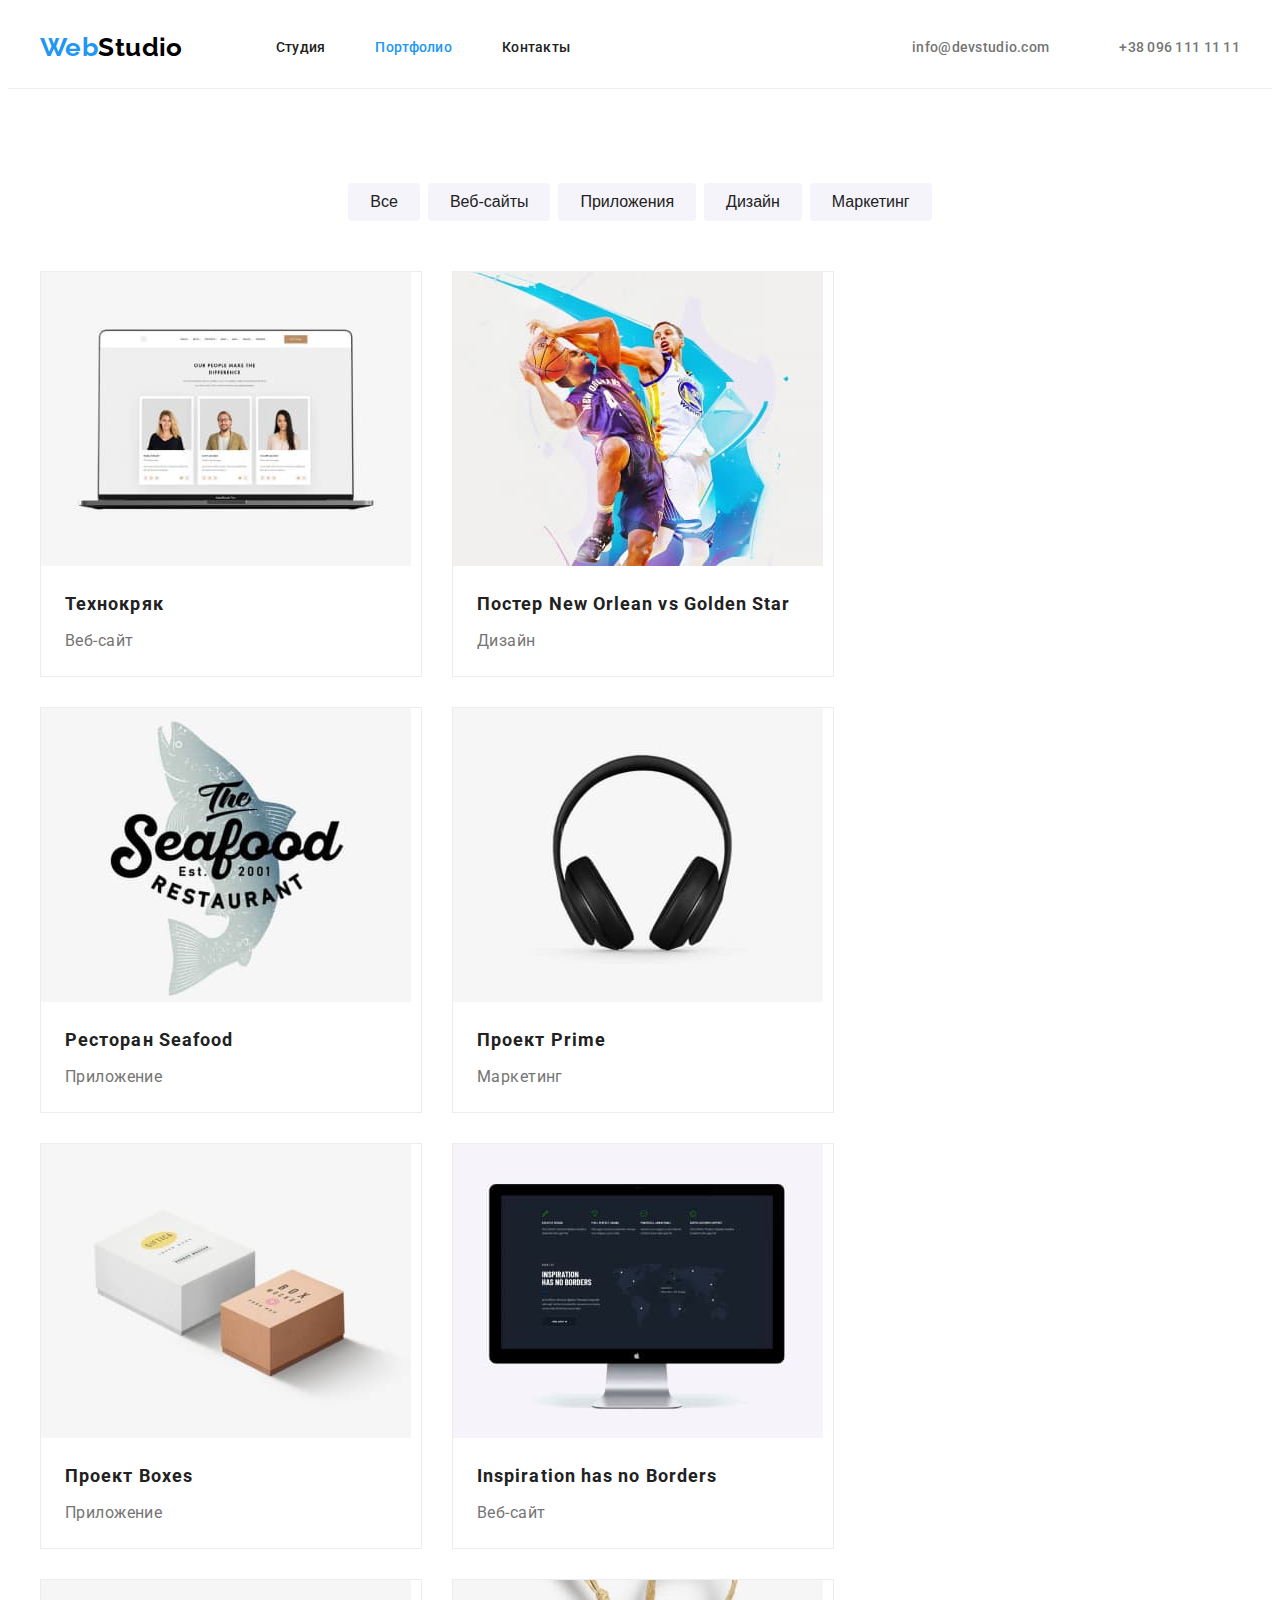
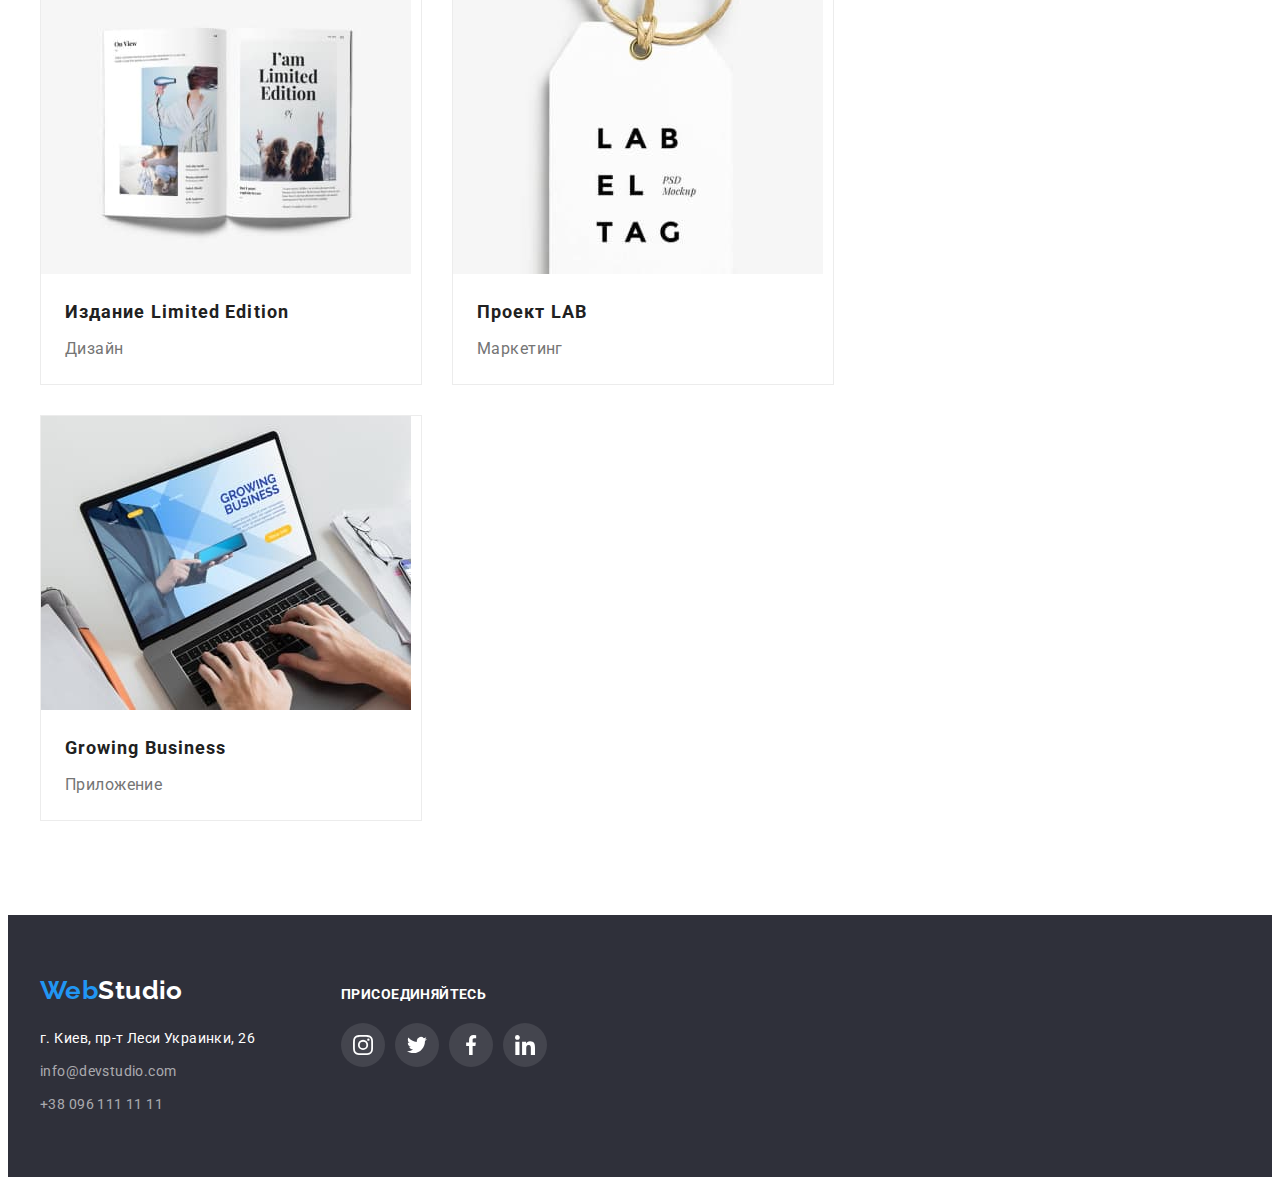
==== portfolio.html @ 35354834 "add HW-03 files" ====
<!DOCTYPE html>
<html lang="ru">
  <head>
    <!-- ~~~~~~~~~~~~ Favicon ~~~~~~~~~~~~ -->
    <link rel="icon" type="images/png" sizes="64x64" href="./icon.png" />
    <meta charset="UTF-8" />
    <meta http-equiv="X-UA-Compatible" content="IE=edge" />
    <meta name="viewport" content="width=device-width, initial-scale=1.0" />
    <title>WebStudio</title>
    <!-- ~~~~~~~~~~~~ Include fonts ~~~~~~ -->
    <link rel="preconnect" href="https://fonts.googleapis.com" />
    <link rel="preconnect" href="https://fonts.gstatic.com" crossorigin />
    <link
      href="https://fonts.googleapis.com/css2?family=Raleway:wght@700&family=Roboto:wght@400;500;700;900&display=swap"
      rel="stylesheet"
    />
    <!-- ~~~~~~~~~~~~ Normalize CSS ~~~~~~ -->
    <link
      rel="stylesheet"
      href="https://cdnjs.cloudflare.com/ajax/libs/modern-normalize/1.1.0/modern-normalize.min.css"
      integrity="sha512-wpPYUAdjBVSE4KJnH1VR1HeZfpl1ub8YT/NKx4PuQ5NmX2tKuGu6U/JRp5y+Y8XG2tV+wKQpNHVUX03MfMFn9Q=="
      crossorigin="anonymous"
      referrerpolicy="no-referrer"
    />
    <!-- ~~~~~~~~~~~~ My CSS ~~~~~~~~~~~~ -->
    <link rel="stylesheet" href="./css/styles.css" />
  </head>
  <body>
    <!-- ~~~~~~~~~~~~ HEADER ~~~~~~~~~~~~ -->
    <header class="header">
      <div class="container container-header">
        <a href="./index.html" class="header-link link">
          <span class="logo pr-color">Web</span
          ><span class="logo sec-color">Studio</span>
        </a>
        <nav class="nav">
          <ul class="nav-list list">
            <li class="nav-item">
              <a href="./index.html" class="nav-link link">Студия</a>
            </li>
            <li class="nav-item">
              <a href="./portfolio.html" class="nav-link link current"
                >Портфолио</a
              >
            </li>
            <li class="nav-item">
              <a href="" class="nav-link link">Контакты</a>
            </li>
          </ul>
          <ul class="contact-list list">
            <li class="contact-item">
              <a href="mailto:info@devstudio.com" class="contact-link link">
                <svg class="contact-icon" width="16" height="12">
                  <use href="./images/sprite-optimized.svg#icon-email"></use>
                </svg>
                info@devstudio.com
              </a>
            </li>

            <li class="contact-item">
              <a href="tel:+380961111111" class="contact-link link">
                <svg class="contact-icon" width="10" height="16">
                  <use href="./images/sprite-optimized.svg#icon-phone"></use>
                </svg>
                +38 096 111 11 11
              </a>
            </li>
          </ul>
        </nav>
      </div>
    </header>
    <!-- ~~~~~~~~~~~~ MAIN ~~~~~~~~~~~~~~ -->
    <main>
      <!-- ~~~~~~~~~~~ SECTION CARD ~~~~~ -->
      <section class="section-card section">
        <!-- ~~~~~~~~~ FILTER CARD ~~~~~~ -->
        <div class="container">
          <h1 class="visually-hidden">Портфолио нашей компании</h1>
          <ul class="filter-list list">
            <li class="filter-item">
              <button type="button" class="radio-button">Все</button>
            </li>
            <li class="filter-item">
              <button type="button" class="radio-button">Веб-сайты</button>
            </li>
            <li class="filter-item">
              <button type="button" class="radio-button">Приложения</button>
            </li>
            <li class="filter-item">
              <button type="button" class="radio-button">Дизайн</button>
            </li>
            <li class="filter-item">
              <button type="button" class="radio-button">Маркетинг</button>
            </li>
          </ul>
        </div>
        <!--~~~~~~~~~~ CARD LIST ~~~~~~~~ -->
        <div class="container">
          <ul class="card-list list">
            <li class="card-item">
              <a href="" class="card-link link">
                <div class="card-thumb">
                  <img
                    src="./images/portfolio-img1.jpg"
                    alt="Ноутбук"
                    width="370"
                    height="294"
                  />
                </div>
                <div class="card-content">
                  <h2 class="card-title">Технокряк</h2>
                  <p class="card-text">Веб-сайт</p>
                </div>
              </a>
            </li>

            <li class="card-item">
              <a href="" class="card-link link">
                <div class="card-thumb">
                  <img
                    src="./images/portfolio-img2.jpg"
                    alt="Постер"
                    width="370"
                    height="294"
                  />
                </div>
                <div class="card-content">
                  <h2 class="card-title">Постер New Orlean vs Golden Star</h2>
                  <p class="card-text">Дизайн</p>
                </div>
              </a>
            </li>

            <li class="card-item">
              <a href="" class="card-link link">
                <div class="card-thumb">
                  <img
                    src="./images/portfolio-img3.jpg"
                    alt="Логотип"
                    width="370"
                    height="294"
                  />
                </div>
                <div class="card-content">
                  <h2 class="card-title">Ресторан Seafood</h2>
                  <p class="card-text">Приложение</p>
                </div>
              </a>
            </li>

            <li class="card-item">
              <a href="" class="card-link link">
                <div class="card-thumb">
                  <img
                    src="./images/portfolio-img4.jpg"
                    alt="Наушники"
                    width="370"
                    height="294"
                  />
                </div>
                <div class="card-content">
                  <h2 class="card-title">Проект Prime</h2>
                  <p class="card-text">Маркетинг</p>
                </div>
              </a>
            </li>

            <li class="card-item">
              <a href="" class="card-link link">
                <div class="card-thumb">
                  <img
                    src="./images/portfolio-img5.jpg"
                    alt="Коробки"
                    width="370"
                    height="294"
                  />
                </div>
                <div class="card-content">
                  <h2 class="card-title">Проект Boxes</h2>
                  <p class="card-text">Приложение</p>
                </div>
              </a>
            </li>

            <li class="card-item">
              <a href="" class="card-link link">
                <div class="card-thumb">
                  <img
                    src="./images/portfolio-img6.jpg"
                    alt="Монитор"
                    width="370"
                    height="294"
                  />
                </div>
                <div class="card-content">
                  <h2 class="card-title">Inspiration has no Borders</h2>
                  <p class="card-text">Веб-сайт</p>
                </div>
              </a>
            </li>

            <li class="card-item">
              <a href="" class="card-link link">
                <div class="card-thumb">
                  <img
                    src="./images/portfolio-img7.jpg"
                    alt="Журнал"
                    width="370"
                    height="294"
                  />
                </div>
                <div class="card-content">
                  <h2 class="card-title">Издание Limited Edition</h2>
                  <p class="card-text">Дизайн</p>
                </div>
              </a>
            </li>

            <li class="card-item">
              <a href="" class="card-link link">
                <div class="card-thumb">
                  <img
                    src="./images/portfolio-img8.jpg"
                    alt="Бэйдж"
                    width="370"
                    height="294"
                  />
                </div>
                <div class="card-content">
                  <h2 class="card-title">Проект LAB</h2>
                  <p class="card-text">Маркетинг</p>
                </div>
              </a>
            </li>

            <li class="card-item">
              <a href="" class="card-link link">
                <div class="card-thumb">
                  <img
                    src="./images/portfolio-img9.jpg"
                    alt="Ноутбук"
                    width="370"
                    height="294"
                  />
                </div>
                <div class="card-content">
                  <h2 class="card-title">Growing Business</h2>
                  <p class="card-text">Приложение</p>
                </div>
              </a>
            </li>
          </ul>
        </div>
      </section>
    </main>
    <!-- ~~~~~~~~~~~~~ FOOTER ~~~~~~~~~~~ -->
    <footer class="footer">
      <div class="container container-footer">
        <div class="footer-address">
          <a href="./index.html" class="footer-link link">
            <span class="logo pr-color">Web</span
            ><span class="logo sec-color-footer">Studio</span>
          </a>
          <address class="address">
            <a
              href="https://goo.gl/maps/C1mBxbA49cGfkKHG9"
              target="_blank"
              rel="noopener, noreferrer, nofollow"
              class="link-map link"
              >г. Киев, пр-т Леси Украинки, 26</a
            >
            <ul class="footer-list list">
              <li class="footer-item">
                <a
                  href="mailto:info@devstudio.com"
                  class="nav-address-footer link"
                  >info@devstudio.com</a
                >
              </li>
              <li class="footer-item">
                <a href="tel:+380961111111" class="nav-address-footer link"
                  >+38 096 111 11 11</a
                >
              </li>
            </ul>
          </address>
        </div>
        <div class="footer-social">
          <h2 class="footer-header">Присоединяйтесь</h2>
          <ul class="footer-social-list list">
            <li class="footer-social-item">
              <a
                href="https://www.instagram.com/"
                target="_blank"
                rel="noopener, noreferrer, nofollow"
                class="footer-social-link"
              >
                <svg class="footer-social-icon" width="20" height="20">
                  <use href="./images/sprite.svg#icon-instagram"></use>
                </svg>
              </a>
            </li>
            <li class="footer-social-item">
              <a
                href="https://twitter.com/"
                target="_blank"
                rel="noopener, noreferrer, nofollow"
                class="footer-social-link"
              >
                <svg class="footer-social-icon" width="20" height="20">
                  <use href="./images/sprite.svg#icon-twitter"></use>
                </svg>
              </a>
            </li>
            <li class="footer-social-item">
              <a
                href="https://facebook.com/"
                target="_blank"
                rel="noopener, noreferrer, nofollow"
                class="footer-social-link"
              >
                <svg class="footer-social-icon" width="20" height="20">
                  <use href="./images/sprite.svg#icon-facebook"></use>
                </svg>
              </a>
            </li>
            <li class="footer-social-item">
              <a
                href="https://www.linkedin.com/"
                target="_blank"
                rel="noopener, noreferrer, nofollow"
                class="footer-social-link"
              >
                <svg class="footer-social-icon" width="20" height="20">
                  <use href="./images/sprite.svg#icon-linkedin"></use>
                </svg>
              </a>
            </li>
          </ul>
        </div>
      </div>
    </footer>
  </body>
</html>
---- css/styles.css ----
:root {
  --primary-logo-color: #2196f3;
  --secondary-logo-color: #000000;
  --white-lofo-color: #ffffff;

  --primary-font-color: #212121;
  --secondary-font-color: #757575;
  --hover-font-color: #2196f3;
  --white-font-color: #ffffff;
  --grey-font-color: rgba(255, 255, 255, 0.6);

  --secondary-bg-color: #2f303a;

  --btn-bg-color: #2196f3;
  --rbtn-bg-color: #f5f4fa;

  --border-color: #ececec;
  --icon-color: #afb1b8;
  --icon-color-footer: #ffffff;
}

/*----------------- GLOBAL STYLES -----------------*/

body {
  color: var(--primary-font-color);

  font-family: "Roboto", sans-serif;
  font-style: normal;
  font-weight: 400;
  font-size: 14px;
  line-height: 1.71;
  letter-spacing: 0.03em;
}
.visually-hidden {
  position: absolute;
  white-space: nowrap;
  width: 1px;
  height: 1px;
  overflow: hidden;
  border: 0;
  padding: 0;
  clip: rect(0 0 0 0);
  clip-path: inset(50%);
  margin: -1px;
}
p,
h1,
h2,
h3,
h4,
h5,
h6 {
  margin: 0;
}
.list {
  list-style: none;
  margin: 0;
  padding: 0;
}
.link {
  text-decoration: none;
  color: inherit;
}
.link.current {
  color: var(--hover-font-color);
}
.button {
  display: inline-block;
  padding: 10px 32px;

  color: var(--white-font-color);
  background: var(--btn-bg-color);

  font-weight: 700;
  font-size: 16px;
  line-height: 1.88;

  letter-spacing: 0.06em;
  border: none;
  box-shadow: 0px 4px 4px rgba(0, 0, 0, 0.15);
  border-radius: 4px;

  cursor: pointer;
}
.container {
  width: 1200px;
  margin: 0 auto;
  padding: 0 15px;
}
.section {
  padding-top: 94px;
  padding-bottom: 94px;
}

/*----------------- HEADER -----------------*/

.header {
  border-bottom: 1px solid var(--border-color);
}
.container-header {
  display: flex;
  align-items: center;
}
.logo {
  font-family: "Raleway", sans-serif;
  font-weight: 700;
  font-size: 26px;
  line-height: 1.19;
}
.logo.pr-color {
  color: var(--primary-logo-color);
}
.logo.sec-color {
  color: var(--secondary-logo-color);
}
.logo.sec-color-footer {
  color: var(--white-lofo-color);
}
.nav {
  display: flex;
  align-items: center;
  justify-content: space-between;
  flex-grow: 1;
}
.nav-list {
  display: flex;
  margin-left: 93px;

  font-weight: 500;
  line-height: 1.14;
  letter-spacing: 0.02em;
}
.nav-list .link {
  display: block;
  padding-top: 32px;
  padding-bottom: 32px;
}
.nav-item:not(:last-child) {
  margin-right: 50px;
}
.nav-link:hover,
.nav-link:focus {
  color: var(--hover-font-color);
}
.contact-list {
  display: flex;
}
.contact-icon {
  fill: currentColor;
  margin-right: 10px;
}
.contact-link {
  display: flex;
  align-items: center;
  padding-top: 32px;
  padding-bottom: 32px;
}
.contact-item:not(:last-child) {
  margin-right: 50px;
}
.contact-link {
  color: var(--secondary-font-color);
  font-weight: 500;
  line-height: 1.14;
  letter-spacing: 0.02em;
}
.contact-link:hover,
.contact-link:focus {
  color: var(--hover-font-color);
}
/*------------- HERO SECTION -------------*/

.section-hero {
  max-width: 1600px;
  padding-top: 200px;
  padding-bottom: 200px;
  margin: 0 auto;
  background-color: var(--secondary-bg-colo);
  text-align: center;
  background-image: linear-gradient(
      to right,
      rgba(47, 48, 58, 0.4),
      rgba(47, 48, 58, 0.4)
    ),
    url("../images/hero.jpg");
}
.hero-title {
  margin: 0 auto;
  margin-bottom: 30px;
  width: 696px;

  color: var(--white-font-color);

  font-weight: 900;
  font-size: 44px;
  line-height: 1.36;
  letter-spacing: 0.06em;
  text-transform: uppercase;
}

/*------------- QUALITY SECTION -------------*/

.quality-list {
  display: flex;
}
.quality-item {
  width: calc((100% - 90px) / 4);
}
.quality-item:not(:last-child) {
  margin-right: 30px;
}

/* 
-----------------   USR ::before   -----------------

.section-quality-item::before {
  content: "";
  display: block;
  height: 120px;
  background-color: #f5f4fa;
  border-radius: 4px;
  margin-bottom: 30px;
  background-size: 70px 70px;
  background-repeat: no-repeat;
  background-position: center;
}
.section-quality-item.icon-antenna::before {
  background-image: url("../icon/antenna.svg");
}
.section-quality-item.icon-clock::before {
  background-image: url("../icon/clock.svg");
}
.section-quality-item.icon-diagram::before {
  background-image: url("../icon/diagram.svg");
}
.section-quality-item.icon-astronaut::before {
  background-image: url("../icon/astronaut.svg");
} */
.quality-item-thumb {
  display: flex;
  justify-content: center;
  align-items: center;
  height: 120px;
  margin-bottom: 30px;

  background-color: #f5f4fa;
  border-radius: 4px;
}
.quality-title {
  margin-bottom: 10px;

  font-weight: 700;
  font-size: 14px;
  line-height: 1.14;
  text-transform: uppercase;
}
.quality-text {
  color: var(--secondary-font-color);
}

/*------------- WORK SECTIOM -------------*/

.section-work {
  padding-top: 0;
}
.work-header {
  margin-bottom: 50px;

  font-weight: 700;
  font-size: 36px;
  line-height: 1.17;

  text-align: center;
}
.work-list {
  display: flex;
}
.work-item {
  width: calc((100% - 60px) / 3);
}
.work-item:not(:last-child) {
  margin-right: 30px;
}
.work-item > img {
  display: block;
}

/*------------- TEAM SECTION -------------*/

.section-team {
  background-color: #f5f4fa;
}
.team-header {
  margin-bottom: 50px;
  font-weight: 700;
  font-size: 36px;
  line-height: 1.17;

  text-align: center;
}
.team-list {
  display: flex;
  column-gap: 30px;
}
.team-item {
  flex-basis: calc(100% / 4 - 30px);
  box-shadow: 0px 1px 3px rgba(0, 0, 0, 0.12), 0px 1px 1px rgba(0, 0, 0, 0.14),
    0px 2px 1px rgba(0, 0, 0, 0.2);
  border-radius: 0px 0px 4px 4px;

  background-color: #fff;
}
.team-item > img {
  display: block;
}
.team-content {
  padding-top: 30px;
  padding-bottom: 30px;
  text-align: center;
}
.team-title {
  margin-bottom: 10px;

  font-weight: 500;
  font-size: 16px;
  line-height: 1.19;
}
.team-text {
  margin-bottom: 16px;
  color: var(--secondary-font-color);

  font-size: 16px;
  line-height: 1.19;
}
.team-social-list {
  display: flex;
  justify-content: center;
  column-gap: 10px;
}
.team-social-link {
  display: inline-flex;
  justify-content: center;
  align-items: center;
  width: 44px;
  height: 44px;
  fill: var(--icon-color);
  background-color: transparent;
  border-radius: 50%;
}
.team-social-link:hover,
.team-social-link:focus {
  fill: #fff;
  background-color: var(--hover-font-color);
}

/*------------- CLIENTS SECTION -------------*/

.section-clients {
  text-align: center;
}
.clients-header {
  margin-bottom: 50px;

  font-size: 36px;
  line-height: 1.17;
  letter-spacing: 0.03em;
}
.clients-list {
  display: flex;
  justify-content: space-between;
  column-gap: 30px;
}
.clients-item {
  width: calc(100% / 6);
  height: 92px;
  border: 1px solid var(--border-icon-color);
  border-radius: 4px;
}
.clients-link {
  display: inline-flex;
  width: 170px;
  height: 92px;
  fill: var(--icon-color);
  border: 1px solid var(--icon-color);
  border-radius: 4px;
}
.clients-link:hover,
.clients-link:focus {
  fill: var(--hover-font-color);
  border-color: var(--hover-font-color);
}

/* ----------------- FOOTER -----------------*/

.footer {
  padding-top: 60px;
  padding-bottom: 60px;
  background-color: var(--secondary-bg-color);
}
.container-footer {
  display: flex;
}
.footer-address {
  width: 231px;
  margin-right: 70px;
}
.footer-link {
  display: block;
  margin-bottom: 20px;
}
.link-map {
  display: block;
  font-style: normal;
  color: var(--white-font-color);
  margin-bottom: 9px;
}
.link-map:hover,
.link-map:focus {
  color: var(--hover-font-color);
}
.footer-item:not(:last-child) {
  margin-bottom: 9px;
}
.nav-address-footer {
  font-style: normal;
  color: var(--grey-font-color);
}
.nav-address-footer:hover,
.nav-address-footer:focus {
  color: var(--hover-font-color);
}
.footer-header {
  margin-top: 12px;
  margin-bottom: 20px;
  font-weight: 700;
  font-size: 14px;
  line-height: 1.14;
  letter-spacing: 0.03em;
  text-transform: uppercase;

  color: var(--white-font-color);
}
.footer-social-list {
  display: flex;
}
.footer-social-item:not(:last-child) {
  margin-right: 10px;
}
.footer-social-link {
  display: inline-flex;
  justify-content: center;
  align-items: center;
  width: 44px;
  height: 44px;
  fill: var(--icon-color-footer);
  background-color: rgba(255, 255, 255, 0.1);
  border-radius: 50%;
}
.footer-social-link:hover,
.footer-social-link:focus {
  background-color: var(--hover-font-color);
}

/* ----------------- PAGE PORTFOLIO -----------------*/

/* ----------------- SECTION CARD -------------------*/

/* ----------------- FILTER CARD --------------------*/

.filter-list {
  display: flex;
  justify-content: center;
  margin-bottom: 50px;
}
.filter-item:not(:last-child) {
  margin-right: 8px;
}
.radio-button {
  color: inherit;
  background-color: var(--rbtn-bg-color);
  border: none;
  border-radius: 4px;
  font-weight: 500;
  font-size: 16px;
  line-height: 1.6;

  padding: 6px 22px;
}
.radio-button:hover,
.radio-button:focus {
  color: var(--white-font-color);
  background-color: var(--btn-bg-color);

  box-shadow: 0px 3px 1px rgba(0, 0, 0, 0.1), 0px 1px 2px rgba(0, 0, 0, 0.08),
    0px 2px 2px rgba(0, 0, 0, 0.12);
}

/* ---------------- CARD LIST ---------------------- */

.card-list {
  display: flex;
  flex-wrap: wrap;
  margin: -15px;
}
.card-item {
  width: calc(100% / 3 - 30px);
  margin: 15px;
  border: 1px solid var(--border-color);
}
.card-link {
  display: block;
}
.card-link:hover,
.card-link:focus {
  box-shadow: 0px 1px 1px rgba(0, 0, 0, 0.12), 0px 4px 4px rgba(0, 0, 0, 0.06),
    1px 4px 6px rgba(0, 0, 0, 0.16);
}
.card-item img {
  display: block;
  max-width: 100%;
}
.card-content {
  padding: 20px 24px;
}
.card-title {
  margin-bottom: 4px;

  font-weight: 700;
  font-size: 18px;
  line-height: 2;
  letter-spacing: 0.06em;
}
.card-text {
  color: var(--secondary-font-color);

  font-size: 16px;
  line-height: 1.88;
}
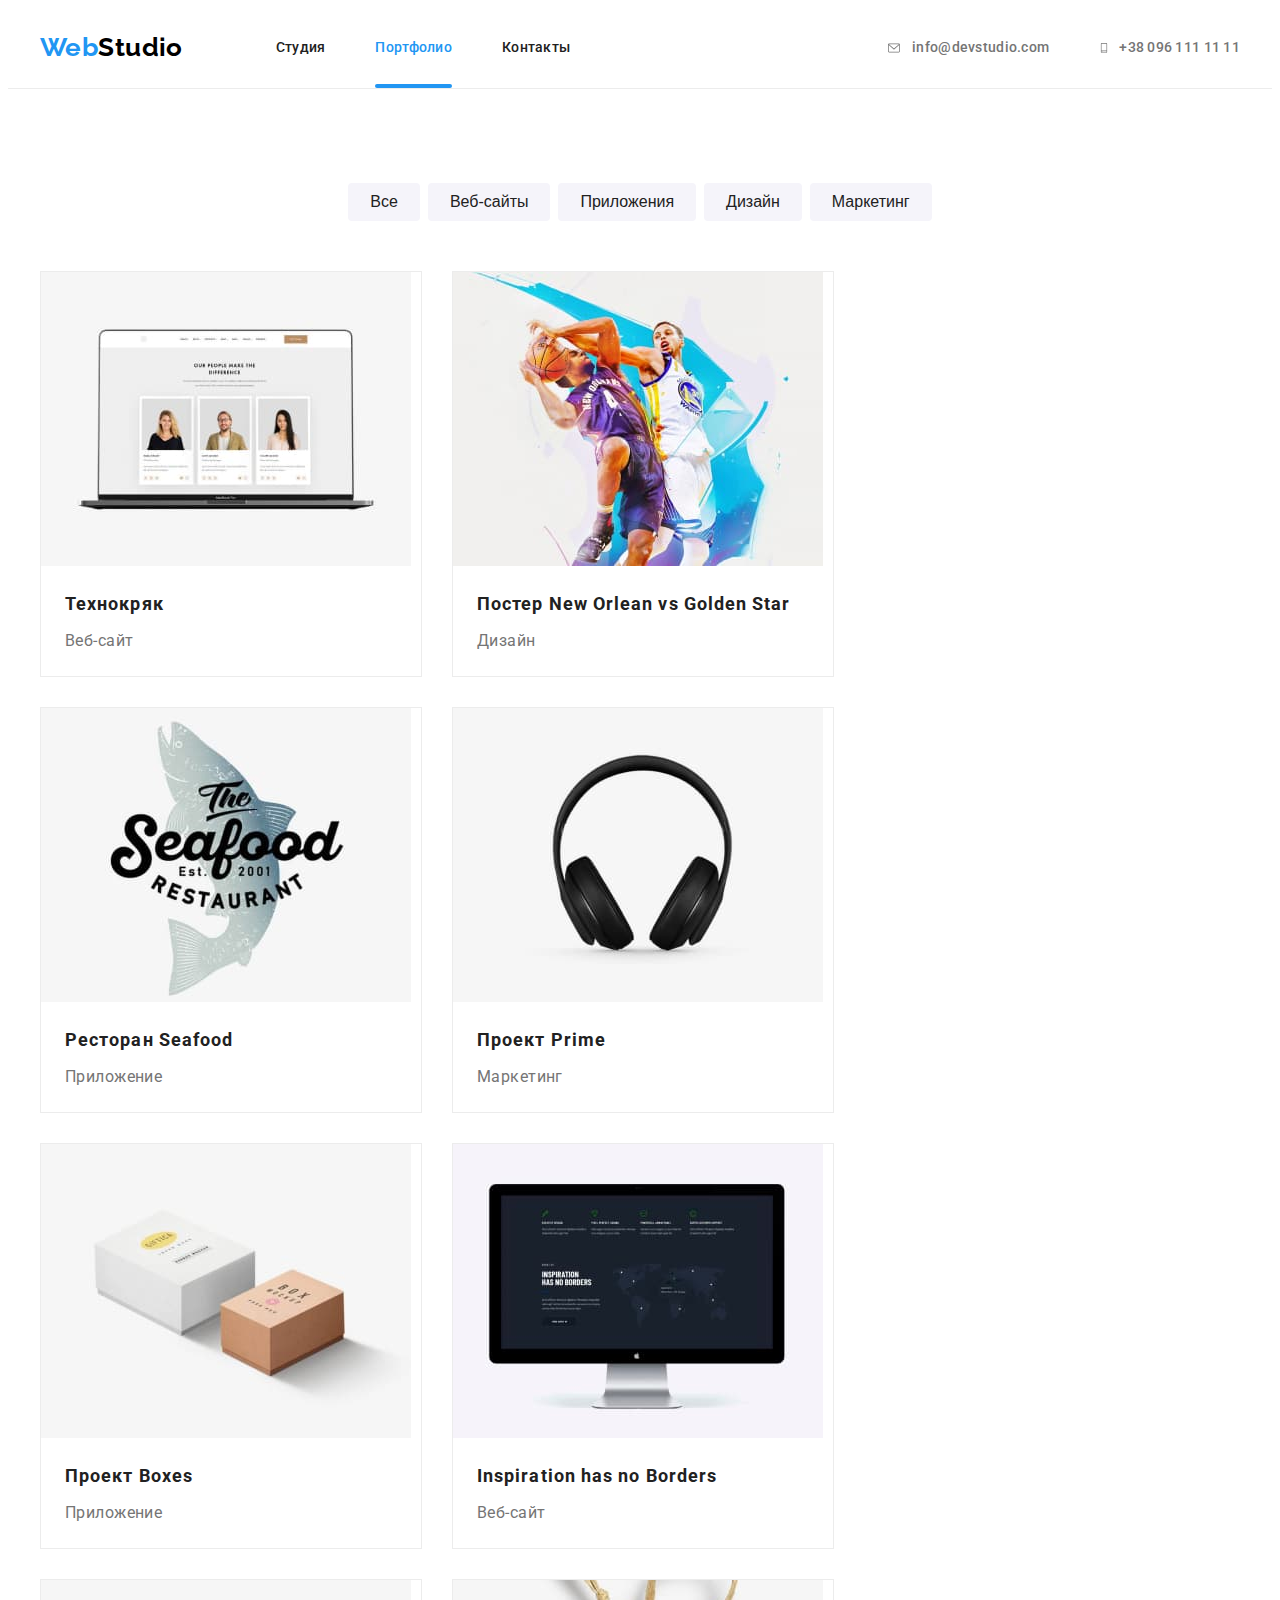
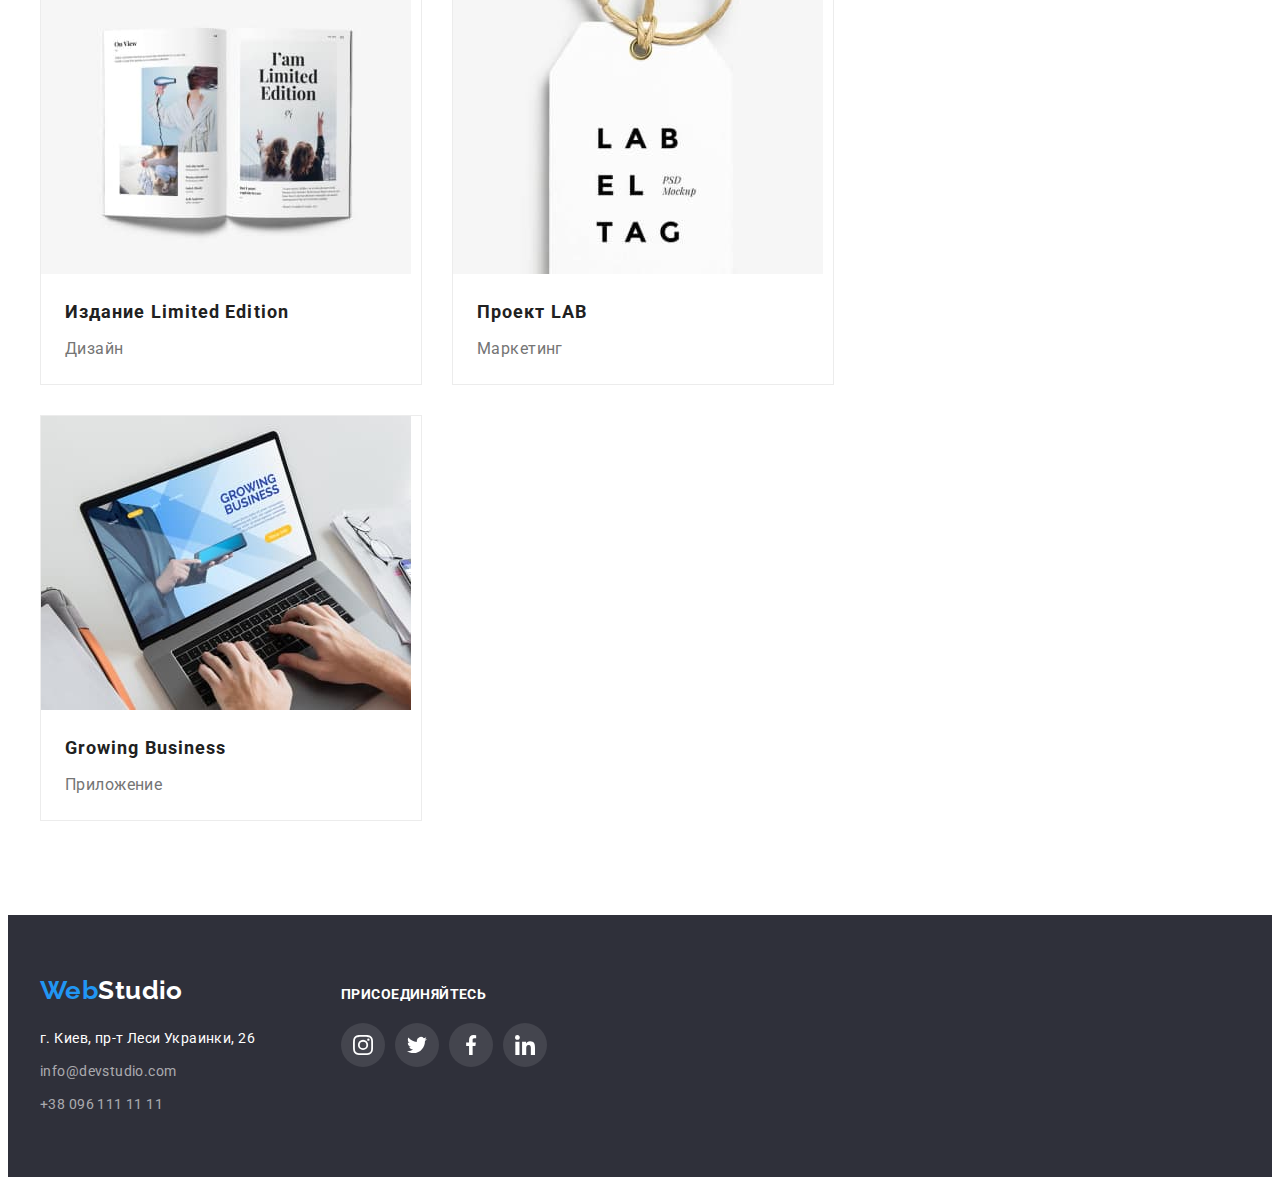
==== commit be93be8d: "add nav::after, transition-property, class="work-item-thumb"" ====
--- a/portfolio.html
+++ b/portfolio.html
@@ -51,7 +51,7 @@
             <li class="contact-item">
               <a href="mailto:info@devstudio.com" class="contact-link link">
                 <svg class="contact-icon" width="16" height="12">
-                  <use href="./images/sprite-optimized.svg#icon-email"></use>
+                  <use href="./images/sprite.svg#icon-email"></use>
                 </svg>
                 info@devstudio.com
               </a>
@@ -60,7 +60,7 @@
             <li class="contact-item">
               <a href="tel:+380961111111" class="contact-link link">
                 <svg class="contact-icon" width="10" height="16">
-                  <use href="./images/sprite-optimized.svg#icon-phone"></use>
+                  <use href="./images/sprite.svg#icon-phone"></use>
                 </svg>
                 +38 096 111 11 11
               </a>
--- a/css/styles.css
+++ b/css/styles.css
@@ -130,10 +130,14 @@
   line-height: 1.14;
   letter-spacing: 0.02em;
 }
-.nav-list .link {
+.nav-link {
   display: block;
   padding-top: 32px;
   padding-bottom: 32px;
+
+  transition-property: color;
+  transition-duration: 250ms;
+  transition-timing-function: cubic-bezier(0.4, 0, 0.2, 1);
 }
 .nav-item:not(:last-child) {
   margin-right: 50px;
@@ -142,6 +146,18 @@
 .nav-link:focus {
   color: var(--hover-font-color);
 }
+.nav-link.current {
+  padding-bottom: 0;
+}
+.nav-link.current::after {
+  display: block;
+  content: "";
+  margin-top: 28px;
+  width: 100%;
+  height: 4px;
+  border-radius: 2px;
+  background-color: currentColor;
+}
 .contact-list {
   display: flex;
 }
@@ -149,20 +165,24 @@
   fill: currentColor;
   margin-right: 10px;
 }
+.contact-item:not(:last-child) {
+  margin-right: 50px;
+}
 .contact-link {
   display: flex;
   align-items: center;
   padding-top: 32px;
   padding-bottom: 32px;
-}
-.contact-item:not(:last-child) {
-  margin-right: 50px;
-}
-.contact-link {
-  color: var(--secondary-font-color);
+
   font-weight: 500;
   line-height: 1.14;
   letter-spacing: 0.02em;
+
+  color: var(--secondary-font-color);
+
+  transition-property: color;
+  transition-duration: 250ms;
+  transition-timing-function: cubic-bezier(0.4, 0, 0.2, 1);
 }
 .contact-link:hover,
 .contact-link:focus {
@@ -281,10 +301,30 @@
 .work-item:not(:last-child) {
   margin-right: 30px;
 }
-.work-item > img {
-  display: block;
-}
-
+.work-item-thumb {
+  position: relative;
+}
+.work-item-thumb > img {
+  display: block;
+}
+.work-item-text {
+  position: absolute;
+  bottom: 0;
+  left: 0;
+  padding-top: 27px;
+  padding-bottom: 27px;
+
+  font-weight: 700;
+  font-size: 14px;
+  width: 100%;
+  line-height: 1.14;
+  text-align: center;
+  letter-spacing: 0.03em;
+  text-transform: uppercase;
+
+  color: var(--white-font-color);
+  background-color: rgba(47, 48, 58, 0.8);
+}
 /*------------- TEAM SECTION -------------*/
 
 .section-team {
@@ -346,6 +386,10 @@
   fill: var(--icon-color);
   background-color: transparent;
   border-radius: 50%;
+
+  transition-property: background-color, fill;
+  transition-duration: 250ms;
+  transition-timing-function: cubic-bezier(0.4, 0, 0.2, 1);
 }
 .team-social-link:hover,
 .team-social-link:focus {
@@ -383,6 +427,10 @@
   fill: var(--icon-color);
   border: 1px solid var(--icon-color);
   border-radius: 4px;
+
+  transition-property: border-color, fill;
+  transition-duration: 250ms;
+  transition-timing-function: cubic-bezier(0.4, 0, 0.2, 1);
 }
 .clients-link:hover,
 .clients-link:focus {
@@ -413,6 +461,10 @@
   font-style: normal;
   color: var(--white-font-color);
   margin-bottom: 9px;
+
+  transition-property: color;
+  transition-duration: 250ms;
+  transition-timing-function: cubic-bezier(0.4, 0, 0.2, 1);
 }
 .link-map:hover,
 .link-map:focus {
@@ -424,6 +476,10 @@
 .nav-address-footer {
   font-style: normal;
   color: var(--grey-font-color);
+
+  transition-property: color;
+  transition-duration: 250ms;
+  transition-timing-function: cubic-bezier(0.4, 0, 0.2, 1);
 }
 .nav-address-footer:hover,
 .nav-address-footer:focus {
@@ -455,6 +511,10 @@
   fill: var(--icon-color-footer);
   background-color: rgba(255, 255, 255, 0.1);
   border-radius: 50%;
+
+  transition-property: background-color;
+  transition-duration: 250ms;
+  transition-timing-function: cubic-bezier(0.4, 0, 0.2, 1);
 }
 .footer-social-link:hover,
 .footer-social-link:focus {
@@ -485,6 +545,10 @@
   line-height: 1.6;
 
   padding: 6px 22px;
+
+  transition-property: color, background-color, box-shadow;
+  transition-duration: 250ms;
+  transition-timing-function: cubic-bezier(0.4, 0, 0.2, 1);
 }
 .radio-button:hover,
 .radio-button:focus {
@@ -509,6 +573,10 @@
 }
 .card-link {
   display: block;
+
+  transition-property: box-shadow;
+  transition-duration: 250ms;
+  transition-timing-function: cubic-bezier(0.4, 0, 0.2, 1);
 }
 .card-link:hover,
 .card-link:focus {
